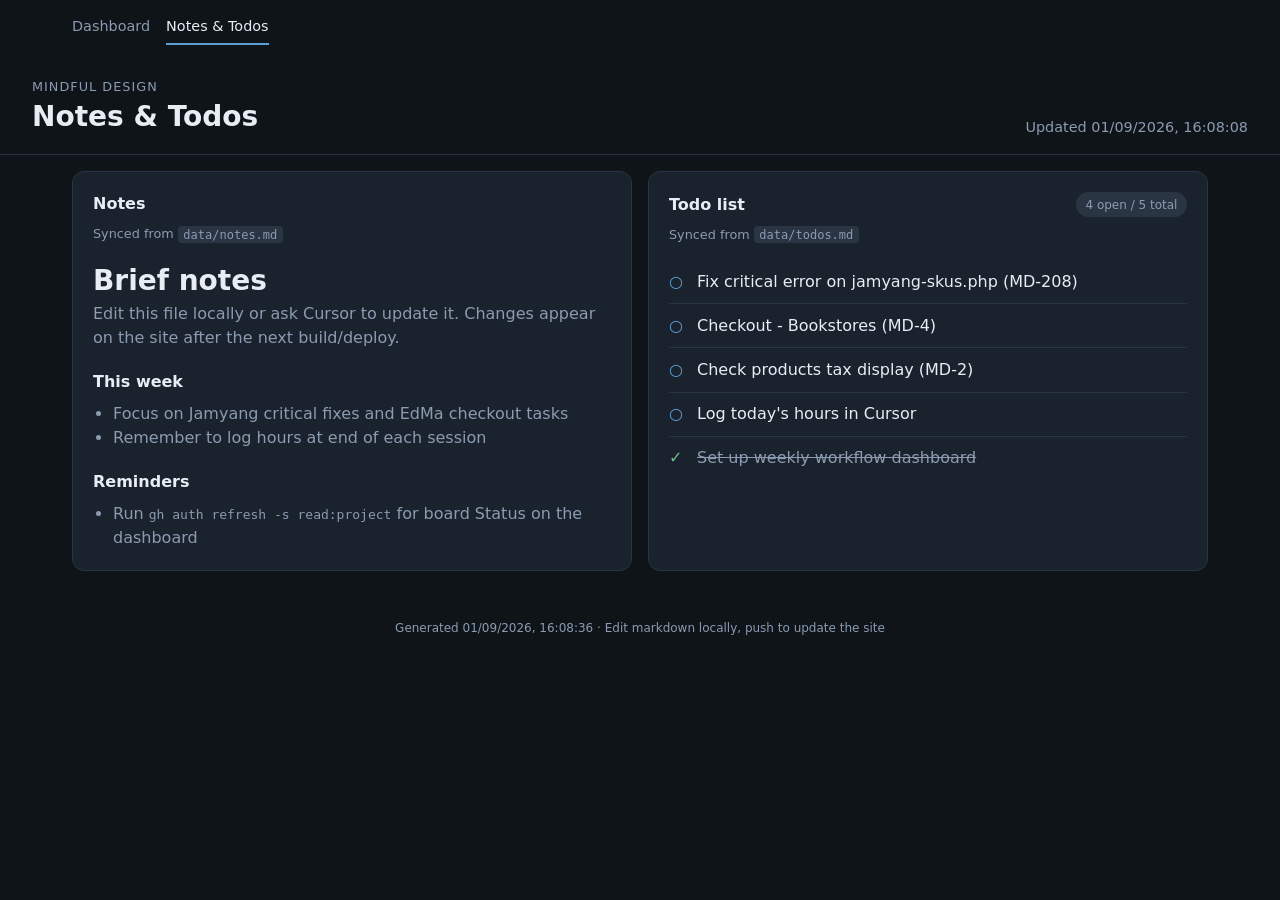
==== site/personal.html @ a41757f7 "Add notes/todos page synced from markdown and enable public Pages deploy. Personal content in data/n" ====
<!DOCTYPE html>
<html lang="en">
<head>
  <meta charset="UTF-8">
  <meta name="viewport" content="width=device-width, initial-scale=1.0">
  <title>Guy — Notes &amp; Todos</title>
  <link rel="stylesheet" href="style.css">
</head>
<body>
  <nav class="nav">
    <a href="index.html">Dashboard</a>
    <a href="personal.html" class="active">Notes &amp; Todos</a>
  </nav>

  <header class="header">
    <div>
      <p class="eyebrow">Mindful Design</p>
      <h1>Notes &amp; Todos</h1>
    </div>
    <div class="header-meta" id="personal-meta">Loading…</div>
  </header>

  <main class="grid personal-grid">
    <section class="card">
      <h2>Notes</h2>
      <p class="source-hint">Synced from <code>data/notes.md</code></p>
      <div class="markdown-body" id="notes">Loading…</div>
    </section>

    <section class="card">
      <div class="card-head">
        <h2>Todo list</h2>
        <span class="badge" id="todo-count"></span>
      </div>
      <p class="source-hint">Synced from <code>data/todos.md</code></p>
      <ul class="todo-list" id="todos"></ul>
    </section>
  </main>

  <footer class="footer">
    <span id="sync-meta"></span>
  </footer>

  <script src="personal.js"></script>
</body>
</html>
---- site/style.css ----
:root {
  --bg: #0f1419;
  --surface: #1a222d;
  --border: #2a3544;
  --text: #e8edf4;
  --muted: #8b9bb0;
  --accent: #5b9fd4;
  --accent-dim: #3d6f99;
  --ok: #6bbf8a;
  --warn: #e8b84a;
  --danger: #e07070;
  --p1: #e07070;
  --p2: #e8b84a;
  font-family: "SF Pro Text", "Segoe UI", system-ui, sans-serif;
}

* { box-sizing: border-box; margin: 0; padding: 0; }

body {
  background: var(--bg);
  color: var(--text);
  min-height: 100vh;
  line-height: 1.5;
}

.nav {
  display: flex;
  gap: 1rem;
  padding: 1rem 2rem 0;
  max-width: 1200px;
  margin: 0 auto;
}

.nav a {
  color: var(--muted);
  text-decoration: none;
  font-size: 0.9rem;
  padding-bottom: 0.35rem;
  border-bottom: 2px solid transparent;
}

.nav a:hover,
.nav a.active {
  color: var(--text);
  border-bottom-color: var(--accent);
}

.header {
  display: flex;
  justify-content: space-between;
  align-items: flex-end;
  padding: 2rem 2rem 1rem;
  border-bottom: 1px solid var(--border);
}

.eyebrow {
  color: var(--muted);
  font-size: 0.8rem;
  text-transform: uppercase;
  letter-spacing: 0.08em;
}

h1 { font-size: 1.75rem; font-weight: 600; }
h2 { font-size: 1rem; font-weight: 600; margin-bottom: 1rem; }

.header-meta {
  text-align: right;
  color: var(--muted);
  font-size: 0.9rem;
}

.grid {
  display: grid;
  grid-template-columns: 1fr 1.2fr;
  gap: 1rem;
  padding: 1rem 2rem 2rem;
  max-width: 1200px;
  margin: 0 auto;
}

.summary-card { grid-row: span 2; }

.card {
  background: var(--surface);
  border: 1px solid var(--border);
  border-radius: 12px;
  padding: 1.25rem;
}

.card-head {
  display: flex;
  justify-content: space-between;
  align-items: center;
  margin-bottom: 1rem;
}

.card-head h2 { margin-bottom: 0; }

.badge {
  background: var(--border);
  color: var(--muted);
  font-size: 0.75rem;
  padding: 0.2rem 0.6rem;
  border-radius: 999px;
}

.totals {
  display: flex;
  gap: 1.5rem;
  margin-bottom: 1.5rem;
  flex-wrap: wrap;
}

.stat-value { font-size: 1.75rem; font-weight: 700; }
.stat-label { color: var(--muted); font-size: 0.8rem; }

.project-row { margin-bottom: 1rem; }

.project-head {
  display: flex;
  justify-content: space-between;
  font-size: 0.85rem;
  margin-bottom: 0.35rem;
}

.bar-track {
  height: 8px;
  background: var(--border);
  border-radius: 999px;
  overflow: hidden;
}

.bar-fill {
  height: 100%;
  background: linear-gradient(90deg, var(--accent-dim), var(--accent));
  border-radius: 999px;
  transition: width 0.3s ease;
}

.bar-fill.over { background: var(--ok); }

.ticket-list { list-style: none; }

.ticket-list li {
  border-top: 1px solid var(--border);
  padding: 0.75rem 0;
}

.ticket-list li:first-child { border-top: none; padding-top: 0; }

.ticket-link {
  color: var(--text);
  text-decoration: none;
  font-weight: 500;
}

.ticket-link:hover { color: var(--accent); }

.ticket-meta {
  display: flex;
  gap: 0.5rem;
  flex-wrap: wrap;
  margin-top: 0.35rem;
  font-size: 0.75rem;
}

.tag {
  background: var(--border);
  color: var(--muted);
  padding: 0.1rem 0.45rem;
  border-radius: 4px;
}

.tag.p1 { color: var(--p1); }
.tag.p2 { color: var(--p2); }
.tag.stale { color: var(--warn); }

.log-list { list-style: none; }

.log-list li {
  display: flex;
  justify-content: space-between;
  gap: 1rem;
  padding: 0.5rem 0;
  border-top: 1px solid var(--border);
  font-size: 0.85rem;
}

.log-list li:first-child { border-top: none; }

.log-date { color: var(--muted); white-space: nowrap; }

.link-btn {
  background: none;
  border: none;
  color: var(--accent);
  cursor: pointer;
  font-size: 0.85rem;
  margin-top: 0.75rem;
  padding: 0;
}

.link-btn:hover { text-decoration: underline; }

.footer {
  text-align: center;
  color: var(--muted);
  font-size: 0.75rem;
  padding: 1rem 2rem 2rem;
}

.personal-grid {
  grid-template-columns: 1fr 1fr;
}

.source-hint {
  color: var(--muted);
  font-size: 0.8rem;
  margin: -0.5rem 0 1rem;
}

.source-hint code {
  background: var(--border);
  padding: 0.1rem 0.35rem;
  border-radius: 4px;
  font-size: 0.75rem;
}

.markdown-body h2 {
  font-size: 1rem;
  margin: 1.25rem 0 0.5rem;
}

.markdown-body h2:first-child {
  margin-top: 0;
}

.markdown-body ul {
  margin-left: 1.25rem;
  color: var(--muted);
}

.markdown-body p {
  color: var(--muted);
  margin-bottom: 0.75rem;
}

.todo-list {
  list-style: none;
}

.todo-list li {
  display: flex;
  gap: 0.75rem;
  align-items: flex-start;
  padding: 0.6rem 0;
  border-top: 1px solid var(--border);
}

.todo-list li:first-child {
  border-top: none;
}

.todo-list li.done .todo-text {
  color: var(--muted);
  text-decoration: line-through;
}

.todo-check {
  color: var(--accent);
  flex-shrink: 0;
  width: 1rem;
}

.todo-list li.done .todo-check {
  color: var(--ok);
}

@media (max-width: 768px) {
  .grid { grid-template-columns: 1fr; }
  .personal-grid { grid-template-columns: 1fr; }
  .summary-card { grid-row: auto; }
  .header { flex-direction: column; align-items: flex-start; gap: 0.5rem; }
}
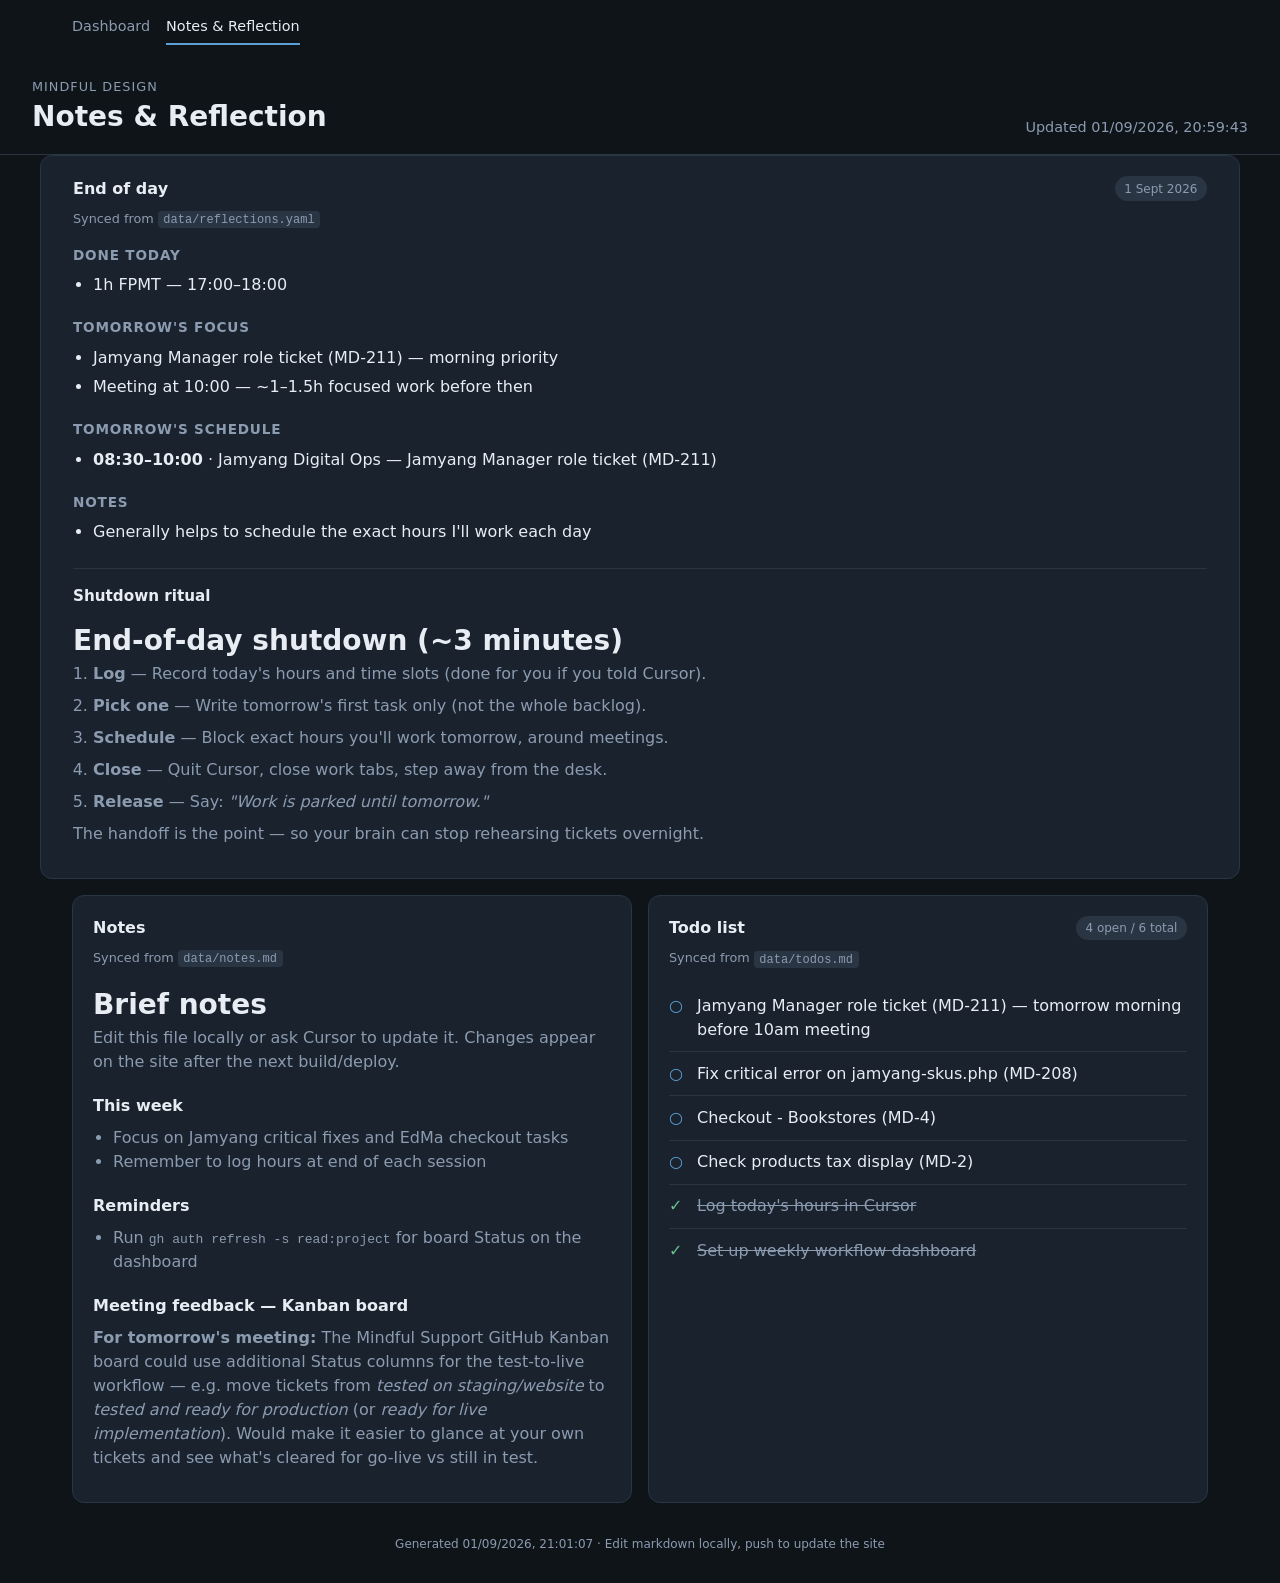
==== commit 10b49a0d: "Add daily reflection section with shutdown ritual and today's close-out. Logs 1h FPMT (17:00–18:00)," ====
--- a/site/personal.html
+++ b/site/personal.html
@@ -3,38 +3,52 @@
 <head>
   <meta charset="UTF-8">
   <meta name="viewport" content="width=device-width, initial-scale=1.0">
-  <title>Guy — Notes &amp; Todos</title>
+  <title>Guy — Notes &amp; Reflection</title>
   <link rel="stylesheet" href="style.css">
 </head>
 <body>
   <nav class="nav">
     <a href="index.html">Dashboard</a>
-    <a href="personal.html" class="active">Notes &amp; Todos</a>
+    <a href="personal.html" class="active">Notes &amp; Reflection</a>
   </nav>
 
   <header class="header">
     <div>
       <p class="eyebrow">Mindful Design</p>
-      <h1>Notes &amp; Todos</h1>
+      <h1>Notes &amp; Reflection</h1>
     </div>
     <div class="header-meta" id="personal-meta">Loading…</div>
   </header>
 
-  <main class="grid personal-grid">
-    <section class="card">
-      <h2>Notes</h2>
-      <p class="source-hint">Synced from <code>data/notes.md</code></p>
-      <div class="markdown-body" id="notes">Loading…</div>
+  <main>
+    <section class="card reflection-card">
+      <div class="card-head">
+        <h2>End of day</h2>
+        <span class="badge" id="reflection-date"></span>
+      </div>
+      <p class="source-hint">Synced from <code>data/reflections.yaml</code></p>
+      <div id="reflection-latest" class="reflection-body">Loading…</div>
+
+      <h3 class="subsection-title">Shutdown ritual</h3>
+      <div id="shutdown-ritual" class="markdown-body ritual-body"></div>
     </section>
 
-    <section class="card">
-      <div class="card-head">
-        <h2>Todo list</h2>
-        <span class="badge" id="todo-count"></span>
-      </div>
-      <p class="source-hint">Synced from <code>data/todos.md</code></p>
-      <ul class="todo-list" id="todos"></ul>
-    </section>
+    <div class="grid personal-grid">
+      <section class="card">
+        <h2>Notes</h2>
+        <p class="source-hint">Synced from <code>data/notes.md</code></p>
+        <div class="markdown-body" id="notes">Loading…</div>
+      </section>
+
+      <section class="card">
+        <div class="card-head">
+          <h2>Todo list</h2>
+          <span class="badge" id="todo-count"></span>
+        </div>
+        <p class="source-hint">Synced from <code>data/todos.md</code></p>
+        <ul class="todo-list" id="todos"></ul>
+      </section>
+    </div>
   </main>
 
   <footer class="footer">
--- a/site/style.css
+++ b/site/style.css
@@ -184,6 +184,13 @@
   padding: 0.5rem 0;
   border-top: 1px solid var(--border);
   font-size: 0.85rem;
+  align-items: flex-start;
+}
+
+.log-times {
+  color: var(--muted);
+  font-size: 0.78rem;
+  margin-top: 0.2rem;
 }
 
 .log-list li:first-child { border-top: none; }
@@ -211,6 +218,62 @@
 
 .personal-grid {
   grid-template-columns: 1fr 1fr;
+  max-width: 1200px;
+  margin: 0 auto;
+  padding: 0 2rem 1rem;
+  gap: 1rem;
+}
+
+.reflection-card {
+  max-width: 1200px;
+  margin: 0 auto 1rem;
+  padding: 1.25rem 2rem;
+}
+
+.reflection-body {
+  margin-bottom: 1.5rem;
+}
+
+.reflection-block {
+  margin-bottom: 1.25rem;
+}
+
+.reflection-block h4 {
+  font-size: 0.85rem;
+  color: var(--muted);
+  text-transform: uppercase;
+  letter-spacing: 0.06em;
+  margin-bottom: 0.5rem;
+}
+
+.reflection-list {
+  margin-left: 1.25rem;
+  color: var(--text);
+}
+
+.reflection-list li {
+  margin-bottom: 0.35rem;
+}
+
+.subsection-title {
+  font-size: 0.95rem;
+  margin: 1.5rem 0 0.75rem;
+  padding-top: 1rem;
+  border-top: 1px solid var(--border);
+}
+
+.ritual-body ol {
+  margin-left: 1.25rem;
+  color: var(--muted);
+}
+
+.ritual-body li {
+  margin-bottom: 0.5rem;
+}
+
+.muted {
+  color: var(--muted);
+  font-size: 0.9rem;
 }
 
 .source-hint {
@@ -283,3 +346,5 @@
   .header { flex-direction: column; align-items: flex-start; gap: 0.5rem; }
 }
 
+
+
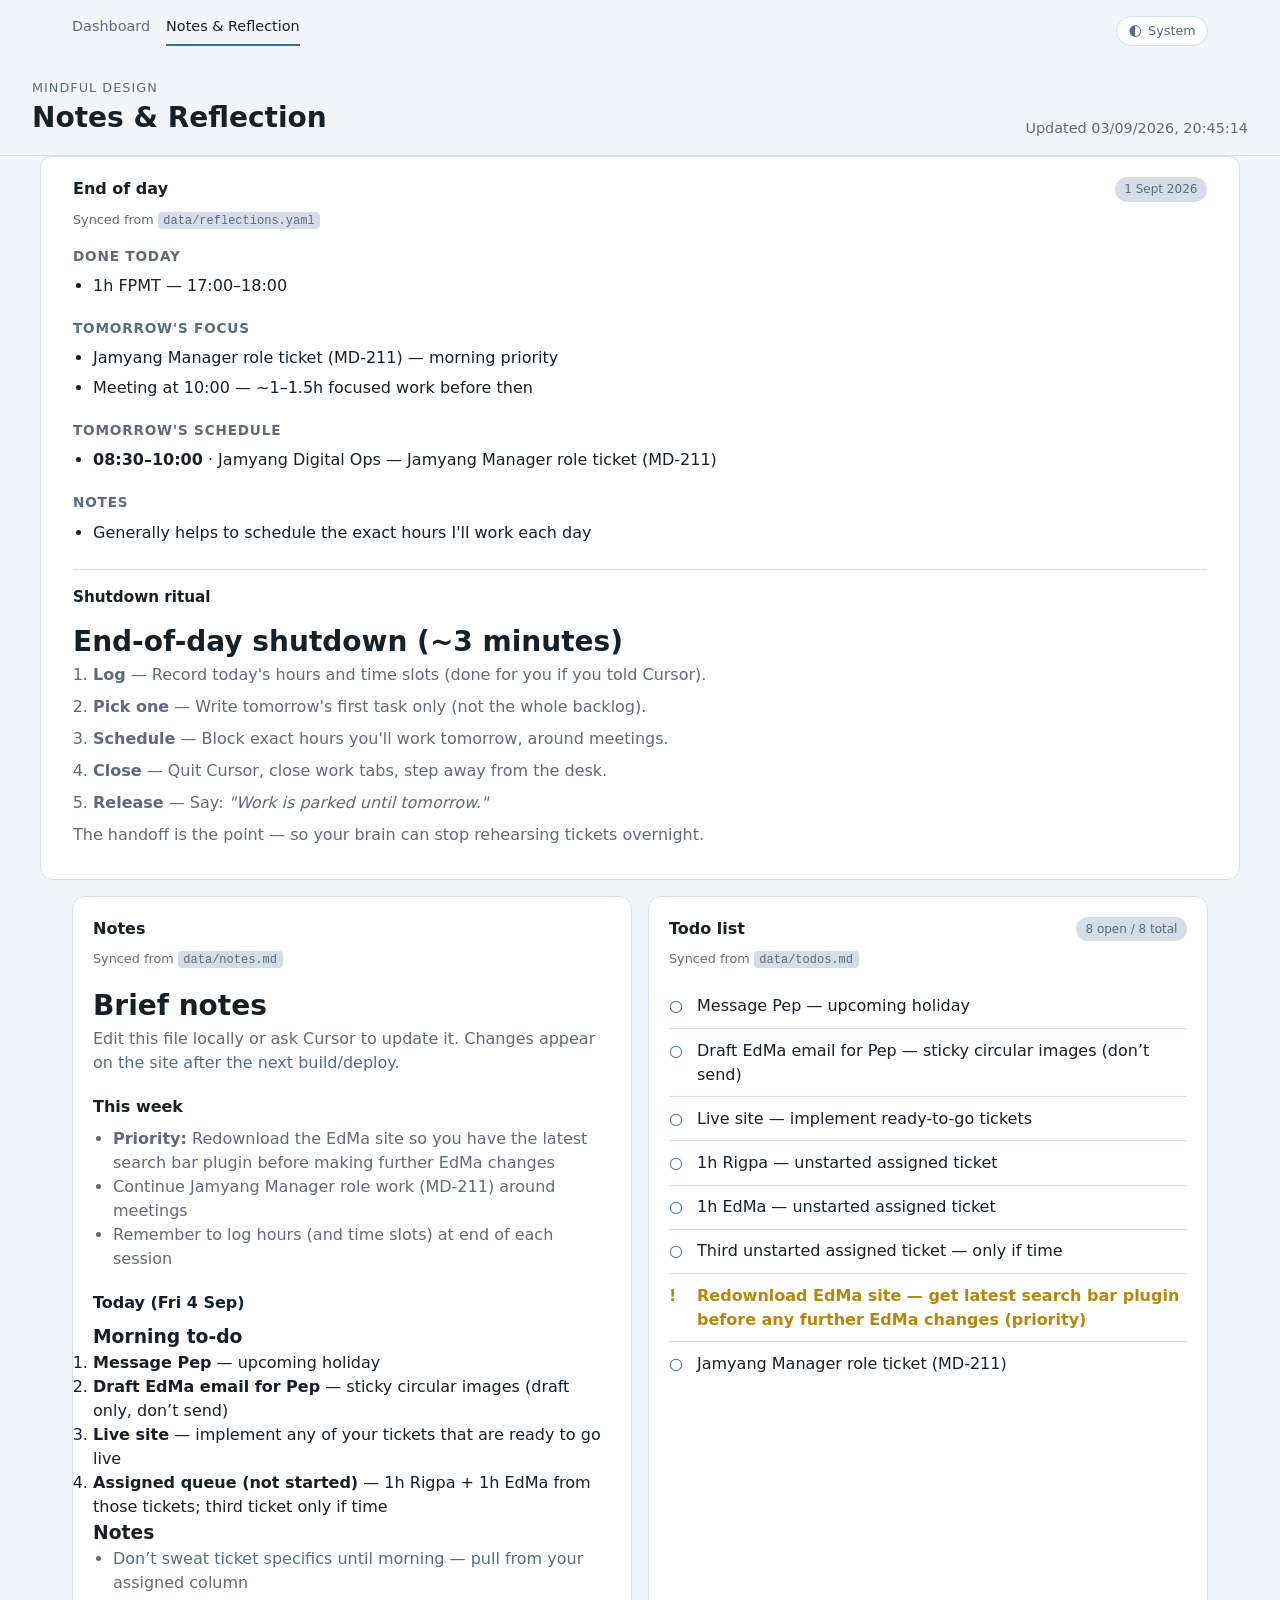
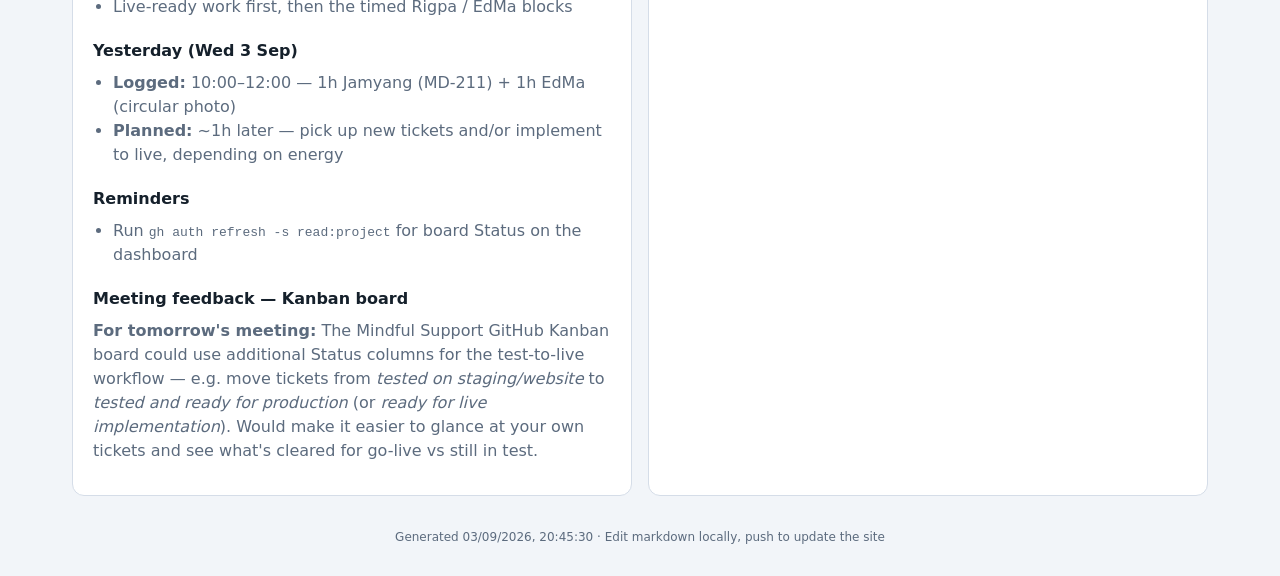
==== commit b54de17f: "Add system-synced light/dark theme with nav toggle. Co-authored-by: Cursor <cursoragent@cursor.com>" ====
--- a/site/personal.html
+++ b/site/personal.html
@@ -4,12 +4,26 @@
   <meta charset="UTF-8">
   <meta name="viewport" content="width=device-width, initial-scale=1.0">
   <title>Guy — Notes &amp; Reflection</title>
+  <script>
+    (() => {
+      const stored = localStorage.getItem("dashboard-theme");
+      const pref = stored === "light" || stored === "dark" ? stored : "system";
+      const resolved = pref === "system"
+        ? (matchMedia("(prefers-color-scheme: dark)").matches ? "dark" : "light")
+        : pref;
+      document.documentElement.setAttribute("data-theme", resolved);
+      document.documentElement.setAttribute("data-theme-pref", pref);
+    })();
+  </script>
   <link rel="stylesheet" href="style.css">
 </head>
 <body>
   <nav class="nav">
-    <a href="index.html">Dashboard</a>
-    <a href="personal.html" class="active">Notes &amp; Reflection</a>
+    <div class="nav-links">
+      <a href="index.html">Dashboard</a>
+      <a href="personal.html" class="active">Notes &amp; Reflection</a>
+    </div>
+    <button type="button" class="theme-toggle" id="theme-toggle" aria-label="Toggle theme">System</button>
   </nav>
 
   <header class="header">
@@ -55,6 +69,7 @@
     <span id="sync-meta"></span>
   </footer>
 
+  <script src="theme.js"></script>
   <script src="personal.js"></script>
 </body>
 </html>
--- a/site/style.css
+++ b/site/style.css
@@ -1,4 +1,22 @@
 :root {
+  color-scheme: light;
+  --bg: #f2f5f9;
+  --surface: #ffffff;
+  --border: #d5dde8;
+  --text: #15202b;
+  --muted: #5c6b7e;
+  --accent: #2f6f9e;
+  --accent-dim: #5b9fd4;
+  --ok: #2f9a5f;
+  --warn: #b8860b;
+  --danger: #c24b4b;
+  --p1: #c24b4b;
+  --p2: #b8860b;
+  font-family: "SF Pro Text", "Segoe UI", system-ui, sans-serif;
+}
+
+[data-theme="dark"] {
+  color-scheme: dark;
   --bg: #0f1419;
   --surface: #1a222d;
   --border: #2a3544;
@@ -11,7 +29,6 @@
   --danger: #e07070;
   --p1: #e07070;
   --p2: #e8b84a;
-  font-family: "SF Pro Text", "Segoe UI", system-ui, sans-serif;
 }
 
 * { box-sizing: border-box; margin: 0; padding: 0; }
@@ -25,12 +42,19 @@
 
 .nav {
   display: flex;
+  align-items: center;
+  justify-content: space-between;
   gap: 1rem;
   padding: 1rem 2rem 0;
   max-width: 1200px;
   margin: 0 auto;
 }
 
+.nav-links {
+  display: flex;
+  gap: 1rem;
+}
+
 .nav a {
   color: var(--muted);
   text-decoration: none;
@@ -43,6 +67,37 @@
 .nav a.active {
   color: var(--text);
   border-bottom-color: var(--accent);
+}
+
+.theme-toggle {
+  appearance: none;
+  border: 1px solid var(--border);
+  background: var(--surface);
+  color: var(--muted);
+  font: inherit;
+  font-size: 0.8rem;
+  line-height: 1;
+  padding: 0.4rem 0.7rem;
+  border-radius: 999px;
+  cursor: pointer;
+  display: inline-flex;
+  align-items: center;
+  gap: 0.4rem;
+  white-space: nowrap;
+}
+
+.theme-toggle:hover {
+  color: var(--text);
+  border-color: var(--accent);
+}
+
+.theme-toggle:focus-visible {
+  outline: 2px solid var(--accent);
+  outline-offset: 2px;
+}
+
+.theme-toggle-icon {
+  font-size: 0.95rem;
 }
 
 .header {
@@ -335,8 +390,17 @@
   width: 1rem;
 }
 
-.todo-list li.done .todo-check {
-  color: var(--ok);
+.todo-list li.priority .todo-check {
+  color: var(--warn);
+  font-weight: 700;
+}
+
+.todo-list li.priority .todo-text {
+  color: var(--warn);
+}
+
+.todo-list li.priority .todo-text strong {
+  font-weight: 600;
 }
 
 @media (max-width: 768px) {
@@ -348,3 +412,5 @@
 
 
 
+
+
